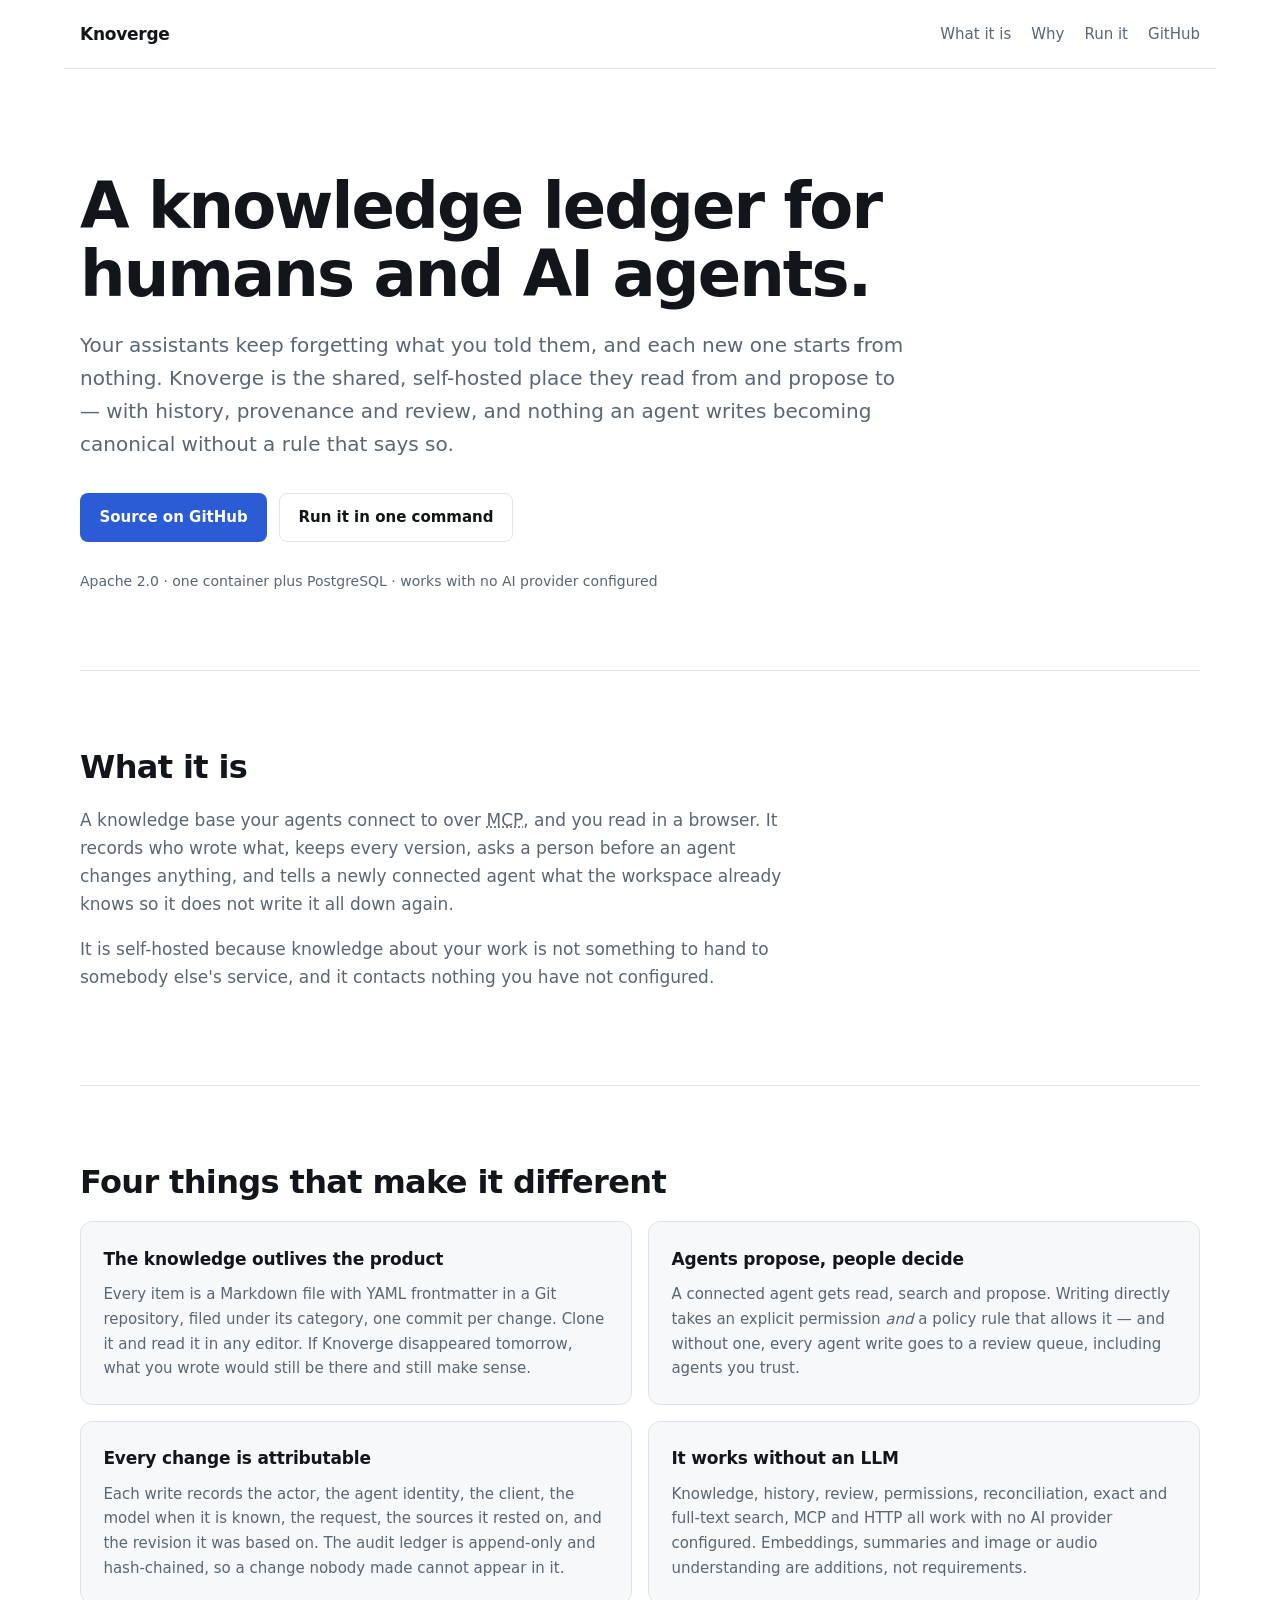
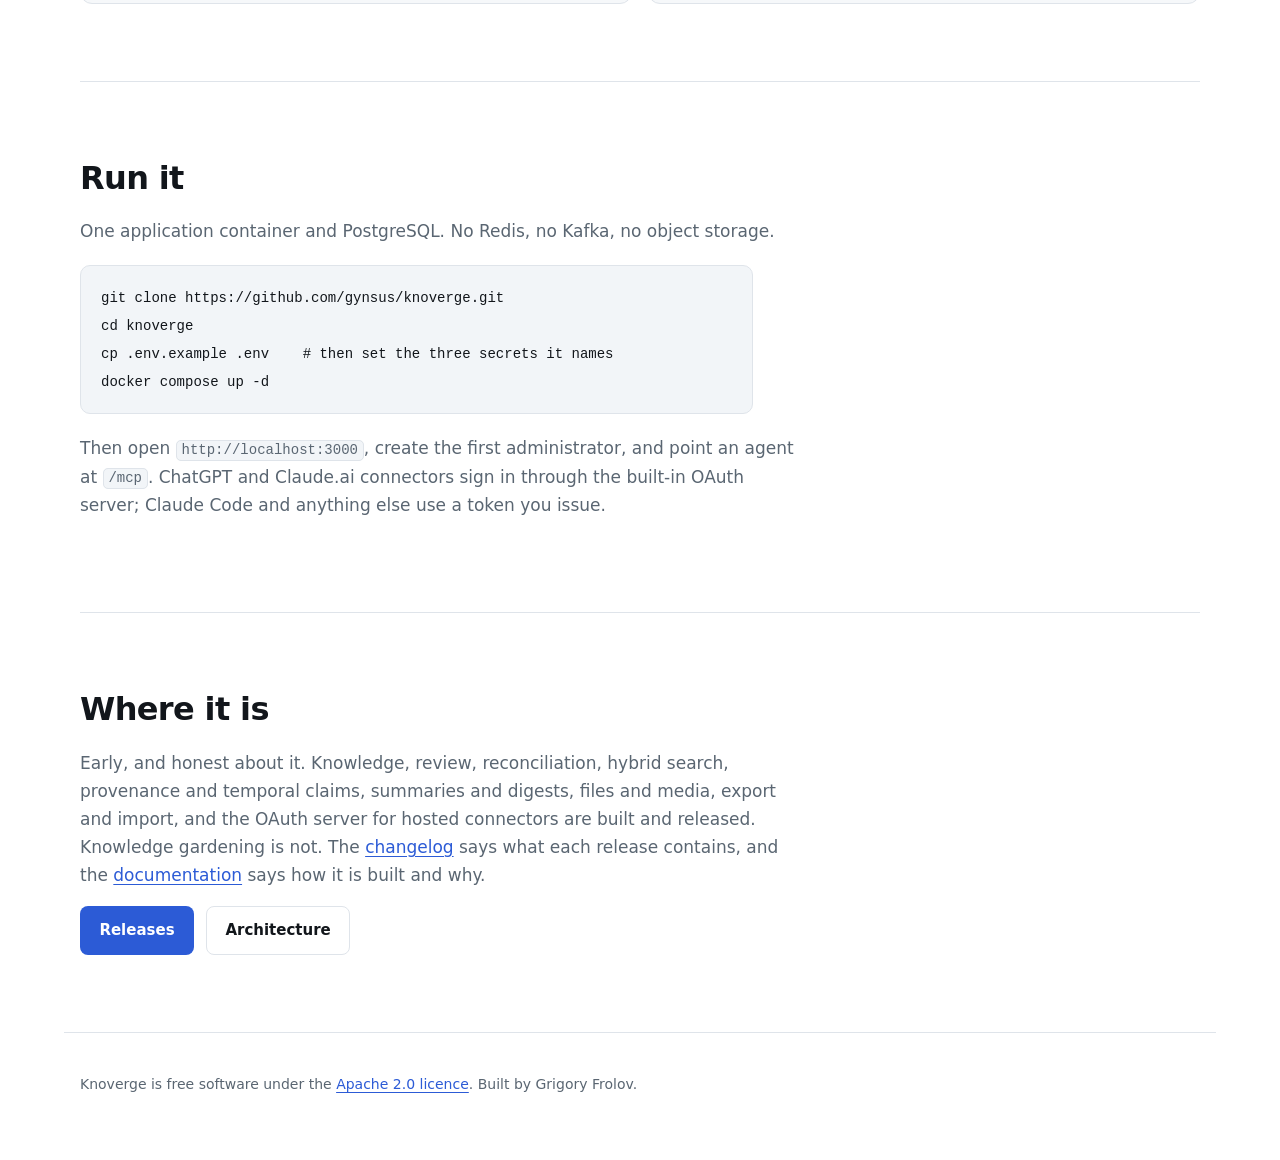
==== public/index.html @ c16890d1 "serve public/ as Cloudflare static assets The deployment now says what it is in the repository rathe" ====
<!doctype html>
<html lang="en">
  <head>
    <meta charset="utf-8" />
    <meta name="viewport" content="width=device-width, initial-scale=1" />

    <title>Knoverge — a knowledge ledger for humans and AI agents</title>
    <meta
      name="description"
      content="Self-hosted shared knowledge for humans and AI agents. Markdown in Git you can read without the product, provenance on every change, agents that propose rather than overwrite, and an append-only audit ledger."
    />
    <link rel="canonical" href="https://knoverge.dev/" />

    <meta property="og:type" content="website" />
    <meta property="og:site_name" content="Knoverge" />
    <meta property="og:url" content="https://knoverge.dev/" />
    <meta property="og:title" content="Knoverge — a knowledge ledger for humans and AI agents" />
    <meta
      property="og:description"
      content="Self-hosted shared knowledge for humans and AI agents. Markdown in Git you can read without the product, provenance on every change, and agents that propose rather than overwrite."
    />
    <meta property="og:image" content="https://knoverge.dev/og.png" />
    <meta property="og:image:width" content="1200" />
    <meta property="og:image:height" content="630" />
    <meta property="og:image:alt" content="Knoverge — a knowledge ledger for humans and AI agents" />
    <meta name="twitter:card" content="summary_large_image" />
    <meta name="twitter:title" content="Knoverge — a knowledge ledger for humans and AI agents" />
    <meta
      name="twitter:description"
      content="Self-hosted shared knowledge for humans and AI agents. Markdown in Git, provenance on every change, agents that propose rather than overwrite."
    />
    <meta name="twitter:image" content="https://knoverge.dev/og.png" />

    <link rel="icon" href="/favicon.svg" type="image/svg+xml" />
    <link rel="apple-touch-icon" href="/icon-180.png" />
    <link rel="stylesheet" href="/styles.css" />

    <script type="application/ld+json">
      {
        "@context": "https://schema.org",
        "@type": "SoftwareSourceCode",
        "name": "Knoverge",
        "description": "Self-hosted shared knowledge control plane for humans and AI agents, exposed over MCP and HTTP.",
        "url": "https://knoverge.dev/",
        "codeRepository": "https://github.com/gynsus/knoverge",
        "programmingLanguage": "TypeScript",
        "runtimePlatform": "Node.js",
        "license": "https://www.apache.org/licenses/LICENSE-2.0",
        "author": { "@type": "Person", "name": "Grigory Frolov" }
      }
    </script>
  </head>

  <body>
    <a class="skip" href="#what">Skip to content</a>

    <header class="bar">
      <span class="wordmark">Knoverge</span>
      <nav aria-label="Primary">
        <a href="#what">What it is</a>
        <a href="#different">Why</a>
        <a href="#run">Run it</a>
        <a href="https://github.com/gynsus/knoverge" rel="noopener">GitHub</a>
      </nav>
    </header>

    <main>
      <section class="hero">
        <h1>A knowledge ledger for humans and AI&nbsp;agents.</h1>
        <p class="lede">
          Your assistants keep forgetting what you told them, and each new one starts from
          nothing. Knoverge is the shared, self-hosted place they read from and propose to —
          with history, provenance and review, and nothing an agent writes becoming canonical
          without a rule that says so.
        </p>
        <p class="actions">
          <a class="button" href="https://github.com/gynsus/knoverge" rel="noopener">
            Source on GitHub
          </a>
          <a class="button ghost" href="#run">Run it in one command</a>
        </p>
        <p class="status">
          Apache&nbsp;2.0 · one container plus PostgreSQL · works with no AI provider configured
        </p>
      </section>

      <section id="what">
        <h2>What it is</h2>
        <p>
          A knowledge base your agents connect to over
          <abbr title="Model Context Protocol">MCP</abbr>, and you read in a browser. It records
          who wrote what, keeps every version, asks a person before an agent changes anything,
          and tells a newly connected agent what the workspace already knows so it does not
          write it all down again.
        </p>
        <p>
          It is self-hosted because knowledge about your work is not something to hand to
          somebody else's service, and it contacts nothing you have not configured.
        </p>
      </section>

      <section id="different">
        <h2>Four things that make it different</h2>

        <div class="grid">
          <article>
            <h3>The knowledge outlives the product</h3>
            <p>
              Every item is a Markdown file with YAML frontmatter in a Git repository, filed
              under its category, one commit per change. Clone it and read it in any editor.
              If Knoverge disappeared tomorrow, what you wrote would still be there and still
              make sense.
            </p>
          </article>

          <article>
            <h3>Agents propose, people decide</h3>
            <p>
              A connected agent gets read, search and propose. Writing directly takes an
              explicit permission <em>and</em> a policy rule that allows it — and without one,
              every agent write goes to a review queue, including agents you trust.
            </p>
          </article>

          <article>
            <h3>Every change is attributable</h3>
            <p>
              Each write records the actor, the agent identity, the client, the model when it
              is known, the request, the sources it rested on, and the revision it was based
              on. The audit ledger is append-only and hash-chained, so a change nobody made
              cannot appear in it.
            </p>
          </article>

          <article>
            <h3>It works without an LLM</h3>
            <p>
              Knowledge, history, review, permissions, reconciliation, exact and full-text
              search, MCP and HTTP all work with no AI provider configured. Embeddings,
              summaries and image or audio understanding are additions, not requirements.
            </p>
          </article>
        </div>
      </section>

      <section id="run">
        <h2>Run it</h2>
        <p>One application container and PostgreSQL. No Redis, no Kafka, no object storage.</p>
        <pre><code>git clone https://github.com/gynsus/knoverge.git
cd knoverge
cp .env.example .env    # then set the three secrets it names
docker compose up -d</code></pre>
        <p>
          Then open <code>http://localhost:3000</code>, create the first administrator, and
          point an agent at <code>/mcp</code>. ChatGPT and Claude.ai connectors sign in through
          the built-in OAuth server; Claude Code and anything else use a token you issue.
        </p>
      </section>

      <section id="state">
        <h2>Where it is</h2>
        <p>
          Early, and honest about it. Knowledge, review, reconciliation, hybrid search,
          provenance and temporal claims, summaries and digests, files and media, export and
          import, and the OAuth server for hosted connectors are built and released. Knowledge
          gardening is not. The
          <a href="https://github.com/gynsus/knoverge/blob/main/CHANGELOG.md" rel="noopener"
            >changelog</a
          >
          says what each release contains, and the
          <a href="https://github.com/gynsus/knoverge/tree/main/docs" rel="noopener"
            >documentation</a
          >
          says how it is built and why.
        </p>
        <p class="actions">
          <a class="button" href="https://github.com/gynsus/knoverge/releases" rel="noopener">
            Releases
          </a>
          <a
            class="button ghost"
            href="https://github.com/gynsus/knoverge/blob/main/docs/ARCHITECTURE.md"
            rel="noopener"
            >Architecture</a
          >
        </p>
      </section>
    </main>

    <footer>
      <p>
        Knoverge is free software under the
        <a href="https://github.com/gynsus/knoverge/blob/main/LICENSE" rel="noopener"
          >Apache&nbsp;2.0 licence</a
        >. Built by Grigory Frolov.
      </p>
    </footer>
  </body>
</html>
---- styles.css ----
/* One page, no build step, no JavaScript. Colours are tokens so the dark and
   light variants are the same stylesheet read twice rather than two stylesheets. */
:root {
  --bg: #0b0d10;
  --panel: #12161b;
  --line: #222a33;
  --text: #e8edf2;
  --muted: #9aa7b4;
  --accent: #7aa2f7;
  --accent-ink: #0b0d10;
  --code-bg: #0e1319;
  --measure: 66ch;
  --gap: clamp(2.5rem, 6vw, 5rem);
}

@media (prefers-color-scheme: light) {
  :root:not([data-theme='dark']) {
    --bg: #ffffff;
    --panel: #f6f8fa;
    --line: #dfe4ea;
    --text: #12161b;
    --muted: #5a6672;
    --accent: #2c5bd6;
    --accent-ink: #ffffff;
    --code-bg: #f2f5f8;
  }
}

*,
*::before,
*::after {
  box-sizing: border-box;
}

html {
  scroll-behavior: smooth;
}

@media (prefers-reduced-motion: reduce) {
  html {
    scroll-behavior: auto;
  }
}

body {
  margin: 0;
  background: var(--bg);
  color: var(--text);
  font: 400 clamp(1rem, 0.96rem + 0.2vw, 1.0625rem) / 1.65
    ui-sans-serif, system-ui, -apple-system, 'Segoe UI', Roboto, 'Helvetica Neue', Arial, sans-serif;
  -webkit-font-smoothing: antialiased;
  text-rendering: optimizeLegibility;
}

.skip {
  position: absolute;
  left: -9999px;
}
.skip:focus {
  left: 1rem;
  top: 1rem;
  z-index: 10;
  padding: 0.6rem 1rem;
  background: var(--accent);
  color: var(--accent-ink);
  border-radius: 6px;
}

a {
  color: var(--accent);
  text-underline-offset: 0.2em;
}
a:hover {
  text-decoration-thickness: 2px;
}

/* ---- chrome ---- */

.bar {
  display: flex;
  flex-wrap: wrap;
  gap: 0.75rem 1.5rem;
  align-items: center;
  justify-content: space-between;
  max-width: 72rem;
  margin: 0 auto;
  padding: 1.25rem 1rem;
  border-bottom: 1px solid var(--line);
}

.wordmark {
  font-weight: 650;
  letter-spacing: -0.015em;
  font-size: 1.0625rem;
}

.bar nav {
  display: flex;
  flex-wrap: wrap;
  gap: 1.25rem;
  font-size: 0.9375rem;
}
.bar nav a {
  color: var(--muted);
  text-decoration: none;
}
.bar nav a:hover {
  color: var(--text);
}

main {
  max-width: 72rem;
  margin: 0 auto;
  padding: 0 1rem;
}

section {
  padding: var(--gap) 0;
  border-bottom: 1px solid var(--line);
}
section:last-of-type {
  border-bottom: 0;
}

/* ---- hero ---- */

.hero {
  padding-top: clamp(3rem, 9vw, 6.5rem);
}

h1 {
  margin: 0 0 1.25rem;
  max-width: 18ch;
  /* The lower bound has to fit the longest word at the narrowest phone, or one
     line overflows and takes the whole document's width with it. */
  font-size: clamp(1.9rem, 1.05rem + 3.7vw, 4rem);
  line-height: 1.06;
  letter-spacing: -0.03em;
  font-weight: 640;
  overflow-wrap: break-word;
  text-wrap: balance;
}

.lede {
  max-width: var(--measure);
  margin: 0 0 2rem;
  font-size: clamp(1.0625rem, 1rem + 0.4vw, 1.25rem);
  color: var(--muted);
}

.status {
  margin: 1.75rem 0 0;
  font-size: 0.875rem;
  color: var(--muted);
}

.actions {
  display: flex;
  flex-wrap: wrap;
  gap: 0.75rem;
  margin: 0;
}

.button {
  display: inline-block;
  padding: 0.7rem 1.15rem;
  border: 1px solid transparent;
  border-radius: 8px;
  background: var(--accent);
  color: var(--accent-ink);
  font-weight: 550;
  font-size: 0.9375rem;
  text-decoration: none;
}
.button:hover {
  filter: brightness(1.08);
}
.button.ghost {
  background: transparent;
  color: var(--text);
  border-color: var(--line);
}
.button.ghost:hover {
  border-color: var(--muted);
  filter: none;
}

/* ---- text ---- */

h2 {
  margin: 0 0 1.25rem;
  overflow-wrap: break-word;
  font-size: clamp(1.5rem, 1.2rem + 1.1vw, 2rem);
  letter-spacing: -0.02em;
  line-height: 1.2;
  font-weight: 620;
}

h3 {
  margin: 0 0 0.6rem;
  font-size: 1.0625rem;
  letter-spacing: -0.01em;
  font-weight: 600;
}

p {
  max-width: var(--measure);
}

section > p {
  color: var(--muted);
}

abbr {
  text-decoration: underline dotted;
  cursor: help;
}

/* ---- the four cards ---- */

/* Two by two rather than auto-fit: four cards in a three-column track leave one
   alone on a second row, which reads as a mistake rather than as a fourth point. */
.grid {
  display: grid;
  gap: 1rem;
  grid-template-columns: 1fr;
}

@media (min-width: 46rem) {
  .grid {
    grid-template-columns: repeat(2, 1fr);
  }
}

.grid article {
  padding: 1.4rem;
  background: var(--panel);
  border: 1px solid var(--line);
  border-radius: 12px;
}

.grid p {
  margin: 0;
  color: var(--muted);
  font-size: 0.9375rem;
}

/* ---- code ---- */

pre {
  max-width: var(--measure);
  margin: 1.25rem 0;
  padding: 1.1rem 1.25rem;
  overflow-x: auto;
  background: var(--code-bg);
  border: 1px solid var(--line);
  border-radius: 10px;
}

code {
  font-family: ui-monospace, SFMono-Regular, 'SF Mono', Menlo, Consolas, monospace;
  font-size: 0.875rem;
}

pre code {
  color: var(--text);
  line-height: 1.7;
}

p code {
  padding: 0.1em 0.35em;
  background: var(--code-bg);
  border: 1px solid var(--line);
  border-radius: 5px;
}

/* ---- footer ---- */

footer {
  max-width: 72rem;
  margin: 0 auto;
  padding: 2.5rem 1rem 4rem;
  border-top: 1px solid var(--line);
}

footer p {
  margin: 0;
  color: var(--muted);
  font-size: 0.875rem;
}
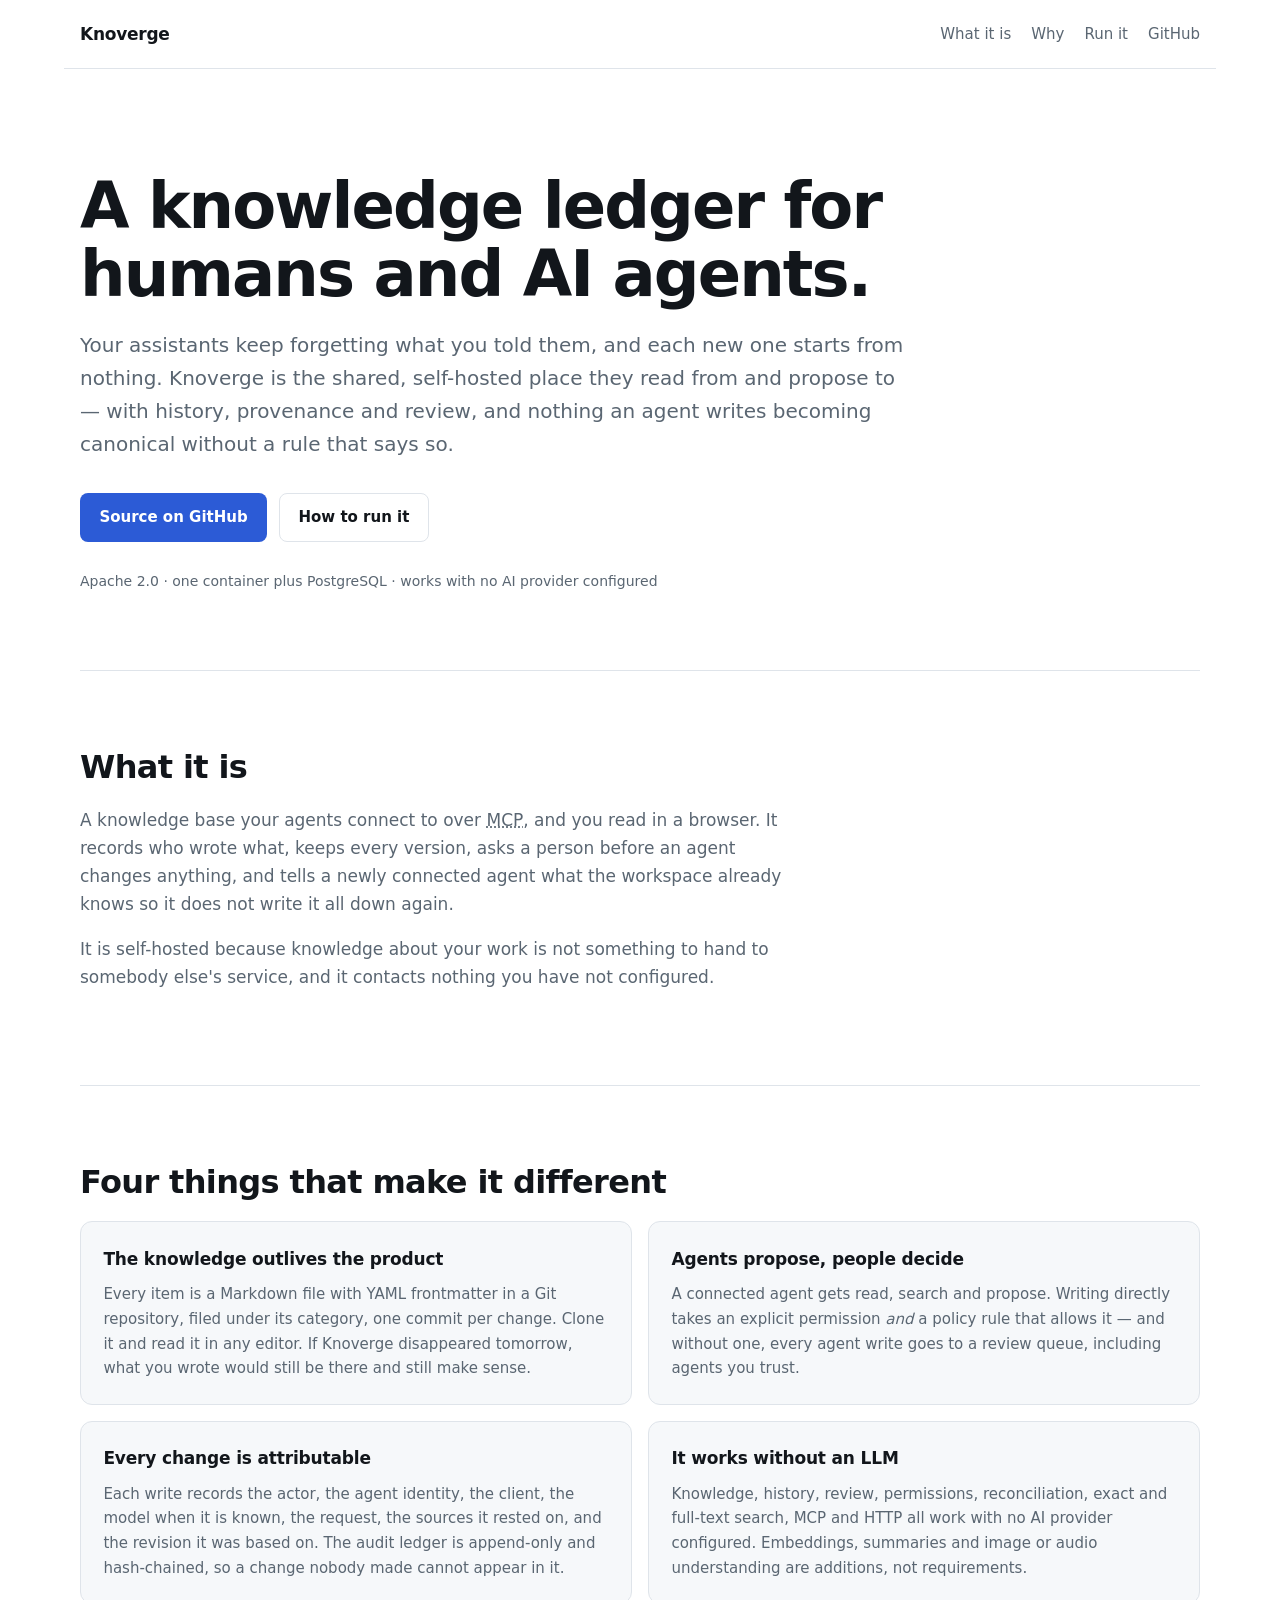
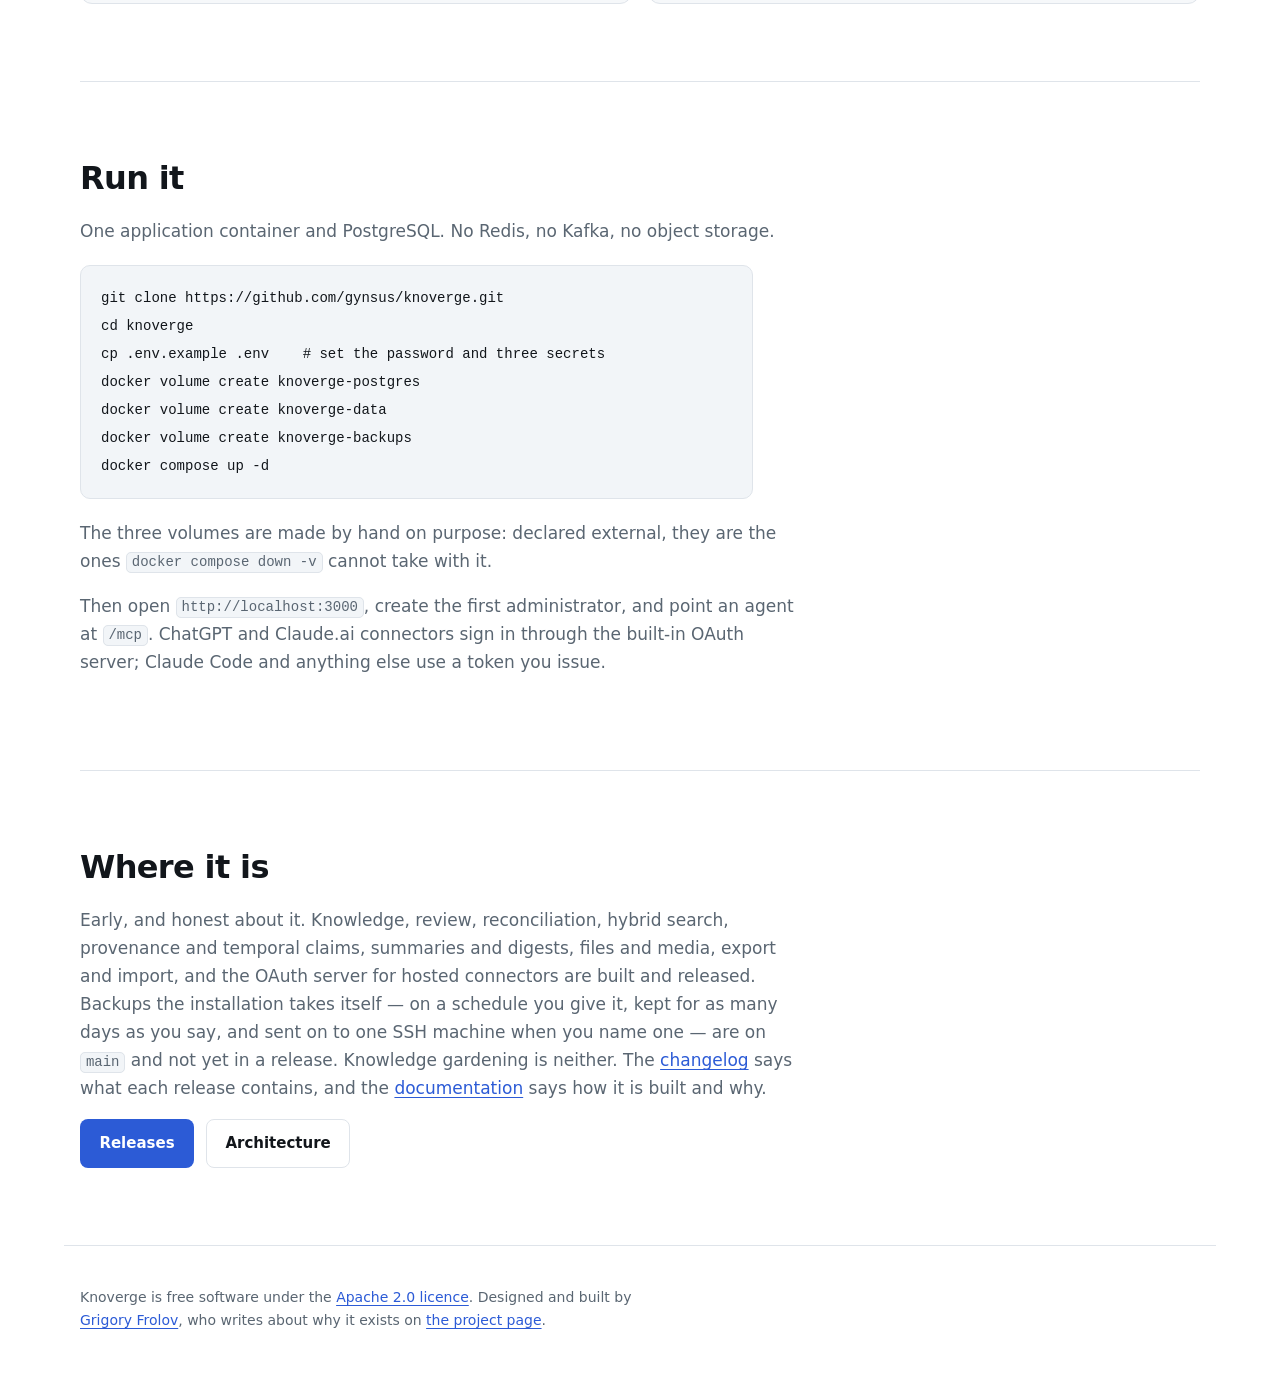
==== commit 0fc7559f: "a run that works, and a name that goes somewhere The four lines under "Run it" did not bring an inst" ====
--- a/public/index.html
+++ b/public/index.html
@@ -46,7 +46,11 @@
         "programmingLanguage": "TypeScript",
         "runtimePlatform": "Node.js",
         "license": "https://www.apache.org/licenses/LICENSE-2.0",
-        "author": { "@type": "Person", "name": "Grigory Frolov" }
+        "author": {
+          "@type": "Person",
+          "name": "Grigory Frolov",
+          "url": "https://grigoryfrolov.com/"
+        }
       }
     </script>
   </head>
@@ -77,7 +81,7 @@
           <a class="button" href="https://github.com/gynsus/knoverge" rel="noopener">
             Source on GitHub
           </a>
-          <a class="button ghost" href="#run">Run it in one command</a>
+          <a class="button ghost" href="#run">How to run it</a>
         </p>
         <p class="status">
           Apache&nbsp;2.0 · one container plus PostgreSQL · works with no AI provider configured
@@ -148,8 +152,15 @@
         <p>One application container and PostgreSQL. No Redis, no Kafka, no object storage.</p>
         <pre><code>git clone https://github.com/gynsus/knoverge.git
 cd knoverge
-cp .env.example .env    # then set the three secrets it names
+cp .env.example .env    # set the password and three secrets
+docker volume create knoverge-postgres
+docker volume create knoverge-data
+docker volume create knoverge-backups
 docker compose up -d</code></pre>
+        <p class="note">
+          The three volumes are made by hand on purpose: declared external, they are the
+          ones <code>docker compose down -v</code> cannot take with it.
+        </p>
         <p>
           Then open <code>http://localhost:3000</code>, create the first administrator, and
           point an agent at <code>/mcp</code>. ChatGPT and Claude.ai connectors sign in through
@@ -162,8 +173,10 @@
         <p>
           Early, and honest about it. Knowledge, review, reconciliation, hybrid search,
           provenance and temporal claims, summaries and digests, files and media, export and
-          import, and the OAuth server for hosted connectors are built and released. Knowledge
-          gardening is not. The
+          import, and the OAuth server for hosted connectors are built and released. Backups
+          the installation takes itself — on a schedule you give it, kept for as many days as
+          you say, and sent on to one SSH machine when you name one — are on
+          <code>main</code> and not yet in a release. Knowledge gardening is neither. The
           <a href="https://github.com/gynsus/knoverge/blob/main/CHANGELOG.md" rel="noopener"
             >changelog</a
           >
@@ -192,7 +205,12 @@
         Knoverge is free software under the
         <a href="https://github.com/gynsus/knoverge/blob/main/LICENSE" rel="noopener"
           >Apache&nbsp;2.0 licence</a
-        >. Built by Grigory Frolov.
+        >. Designed and built by
+        <a href="https://grigoryfrolov.com/" rel="noopener me">Grigory Frolov</a>, who writes
+        about why it exists on
+        <a href="https://grigoryfrolov.com/projects/knoverge/" rel="noopener"
+          >the project page</a
+        >.
       </p>
     </footer>
   </body>
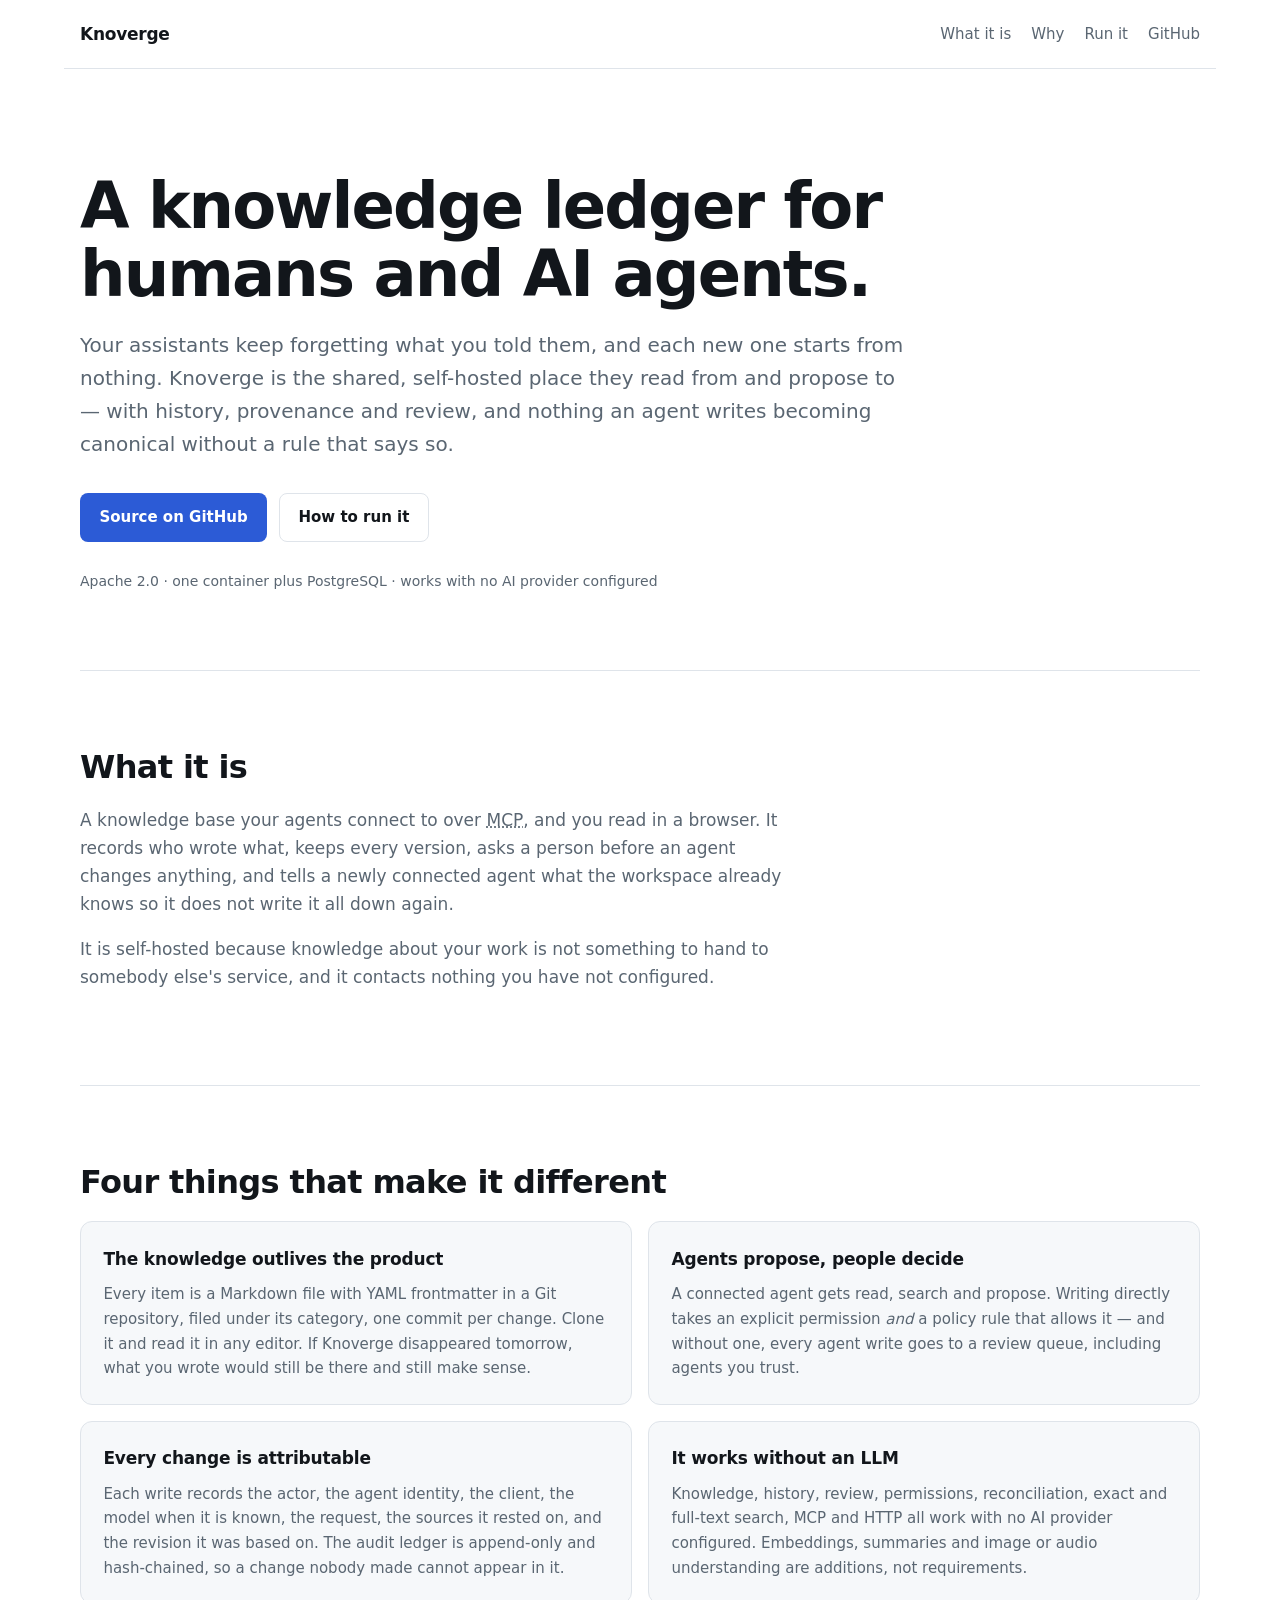
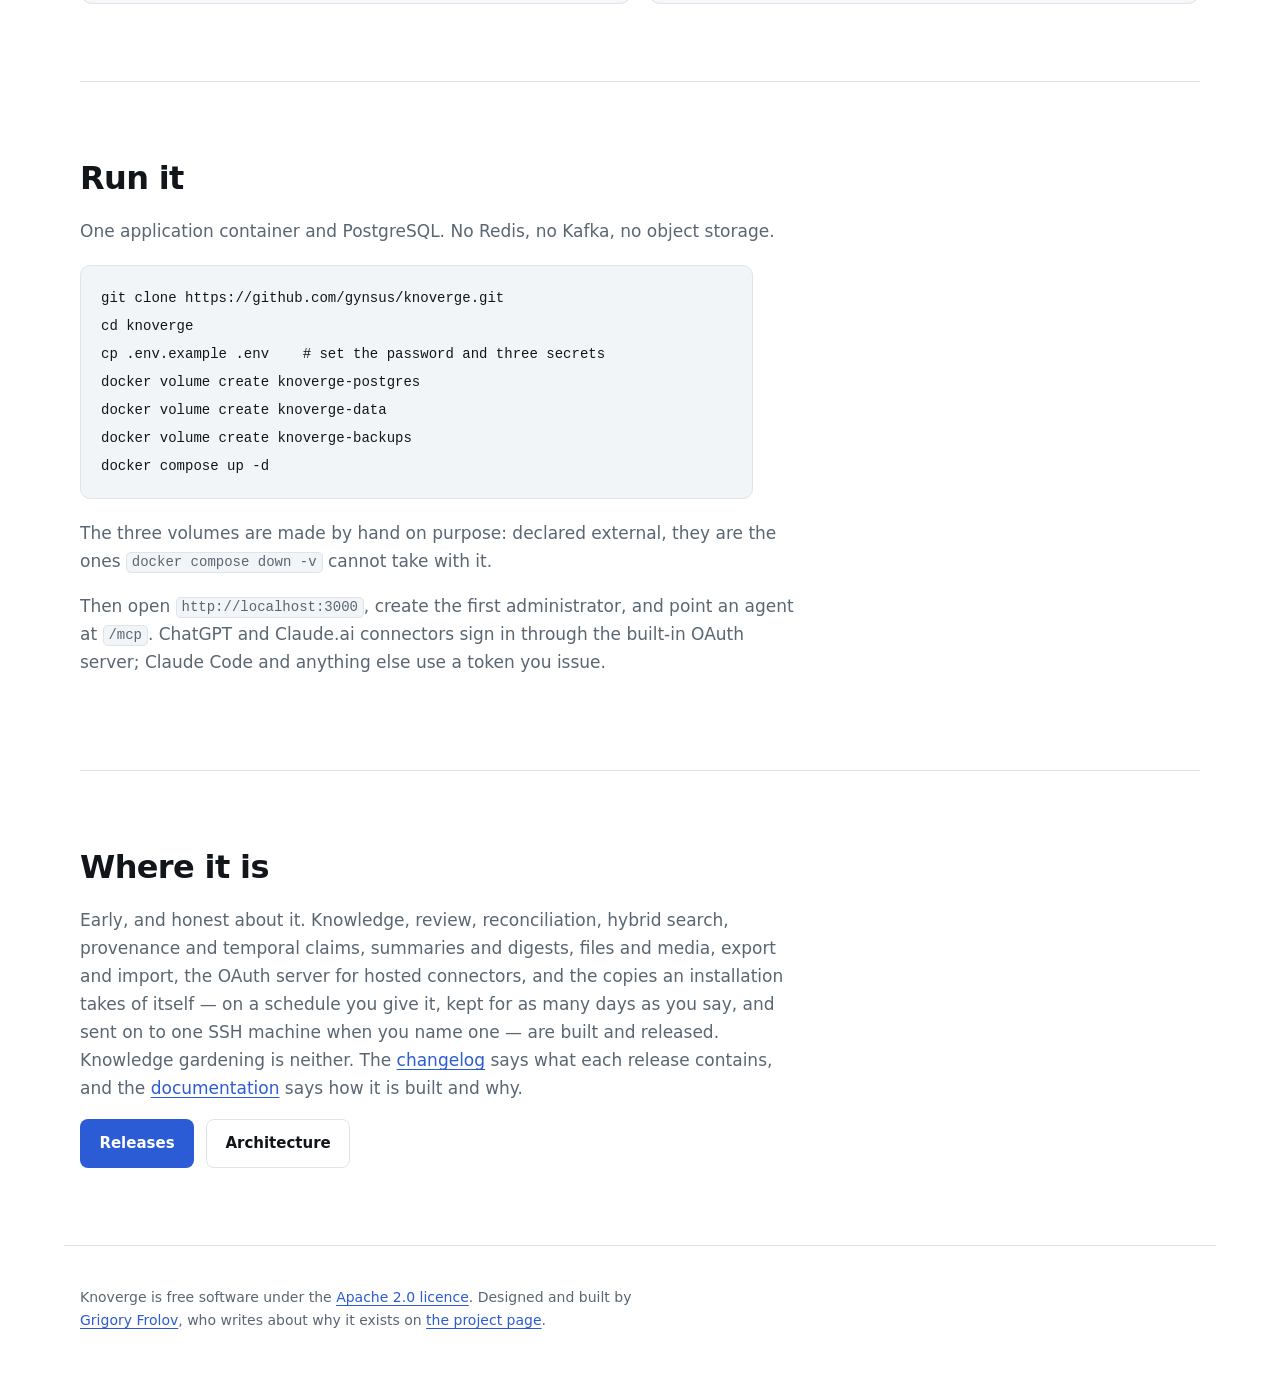
==== commit cb04f094: "docs: the copies an installation takes are in a release now v0.7.0 carries them, so the page no long" ====
--- a/public/index.html
+++ b/public/index.html
@@ -173,10 +173,10 @@
         <p>
           Early, and honest about it. Knowledge, review, reconciliation, hybrid search,
           provenance and temporal claims, summaries and digests, files and media, export and
-          import, and the OAuth server for hosted connectors are built and released. Backups
-          the installation takes itself — on a schedule you give it, kept for as many days as
-          you say, and sent on to one SSH machine when you name one — are on
-          <code>main</code> and not yet in a release. Knowledge gardening is neither. The
+          import, the OAuth server for hosted connectors, and the copies an installation takes
+          of itself — on a schedule you give it, kept for as many days as you say, and sent on
+          to one SSH machine when you name one — are built and released. Knowledge gardening
+          is neither. The
           <a href="https://github.com/gynsus/knoverge/blob/main/CHANGELOG.md" rel="noopener"
             >changelog</a
           >
